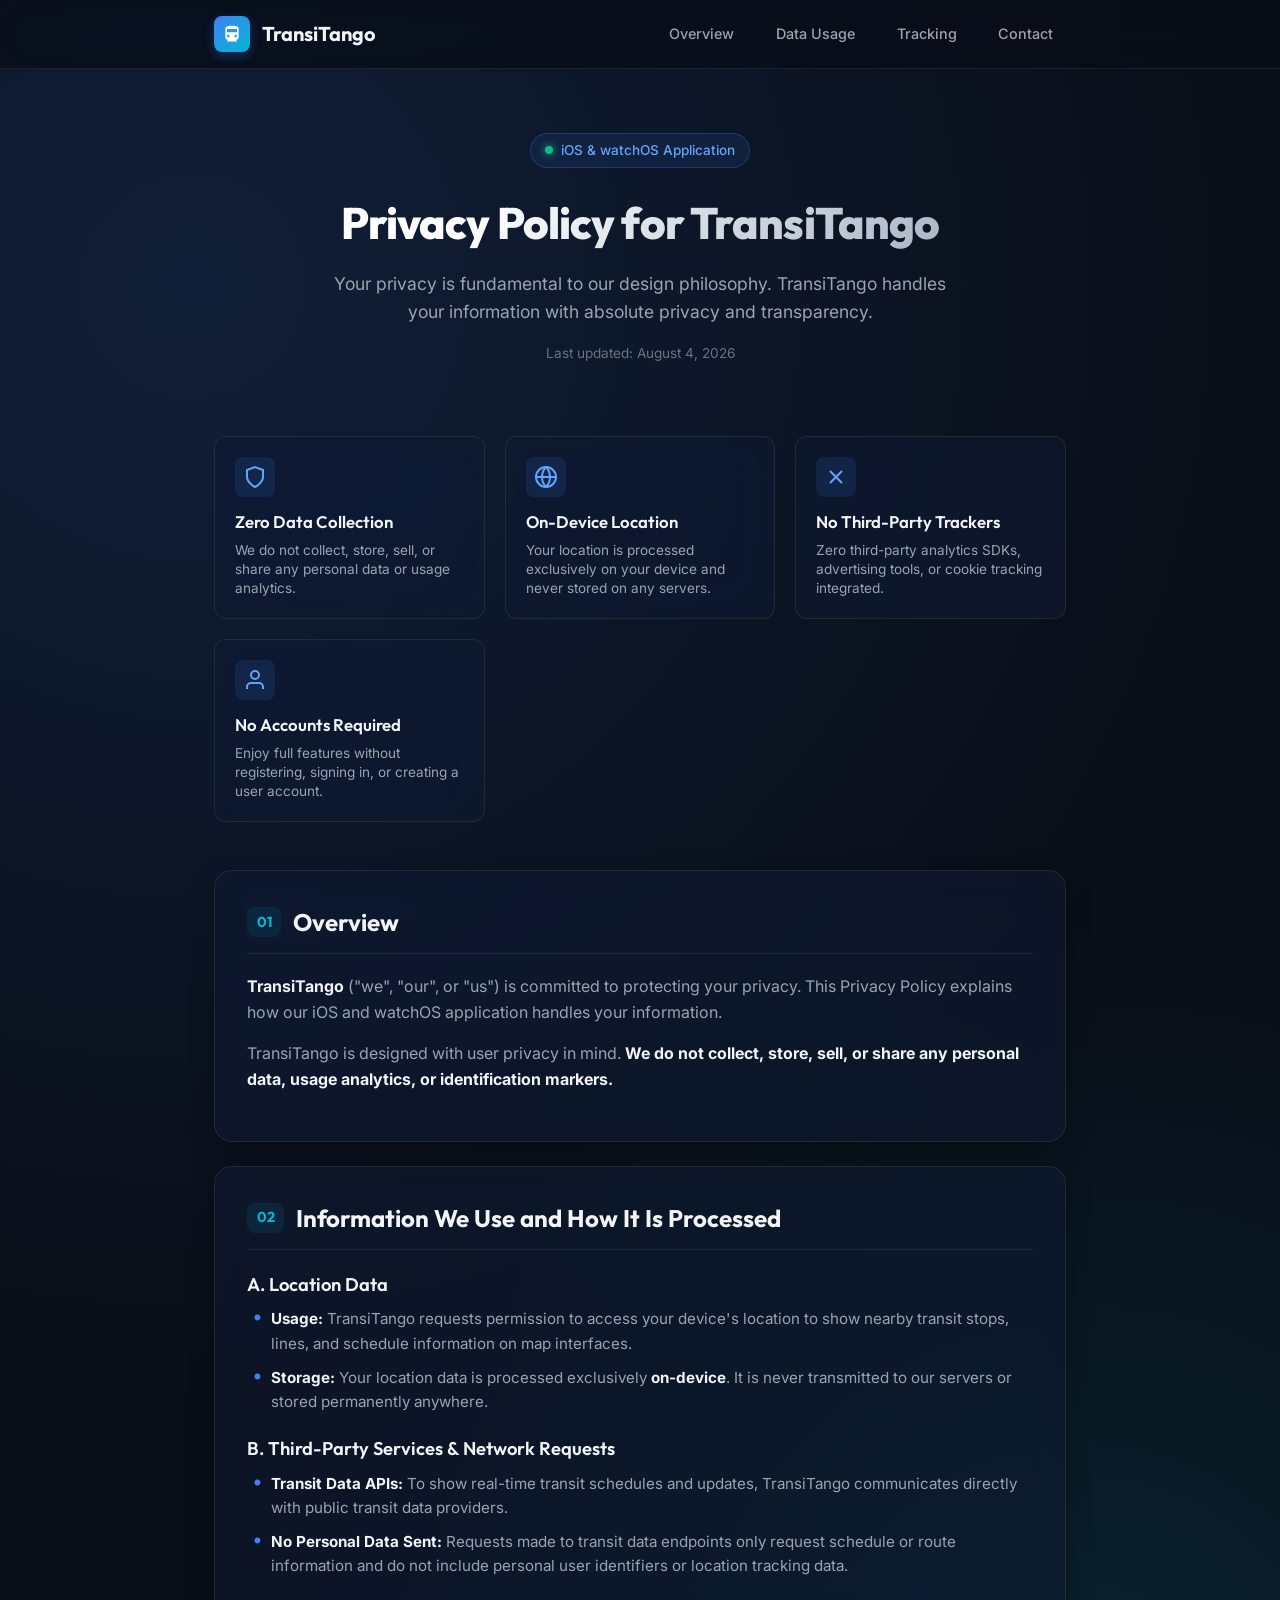
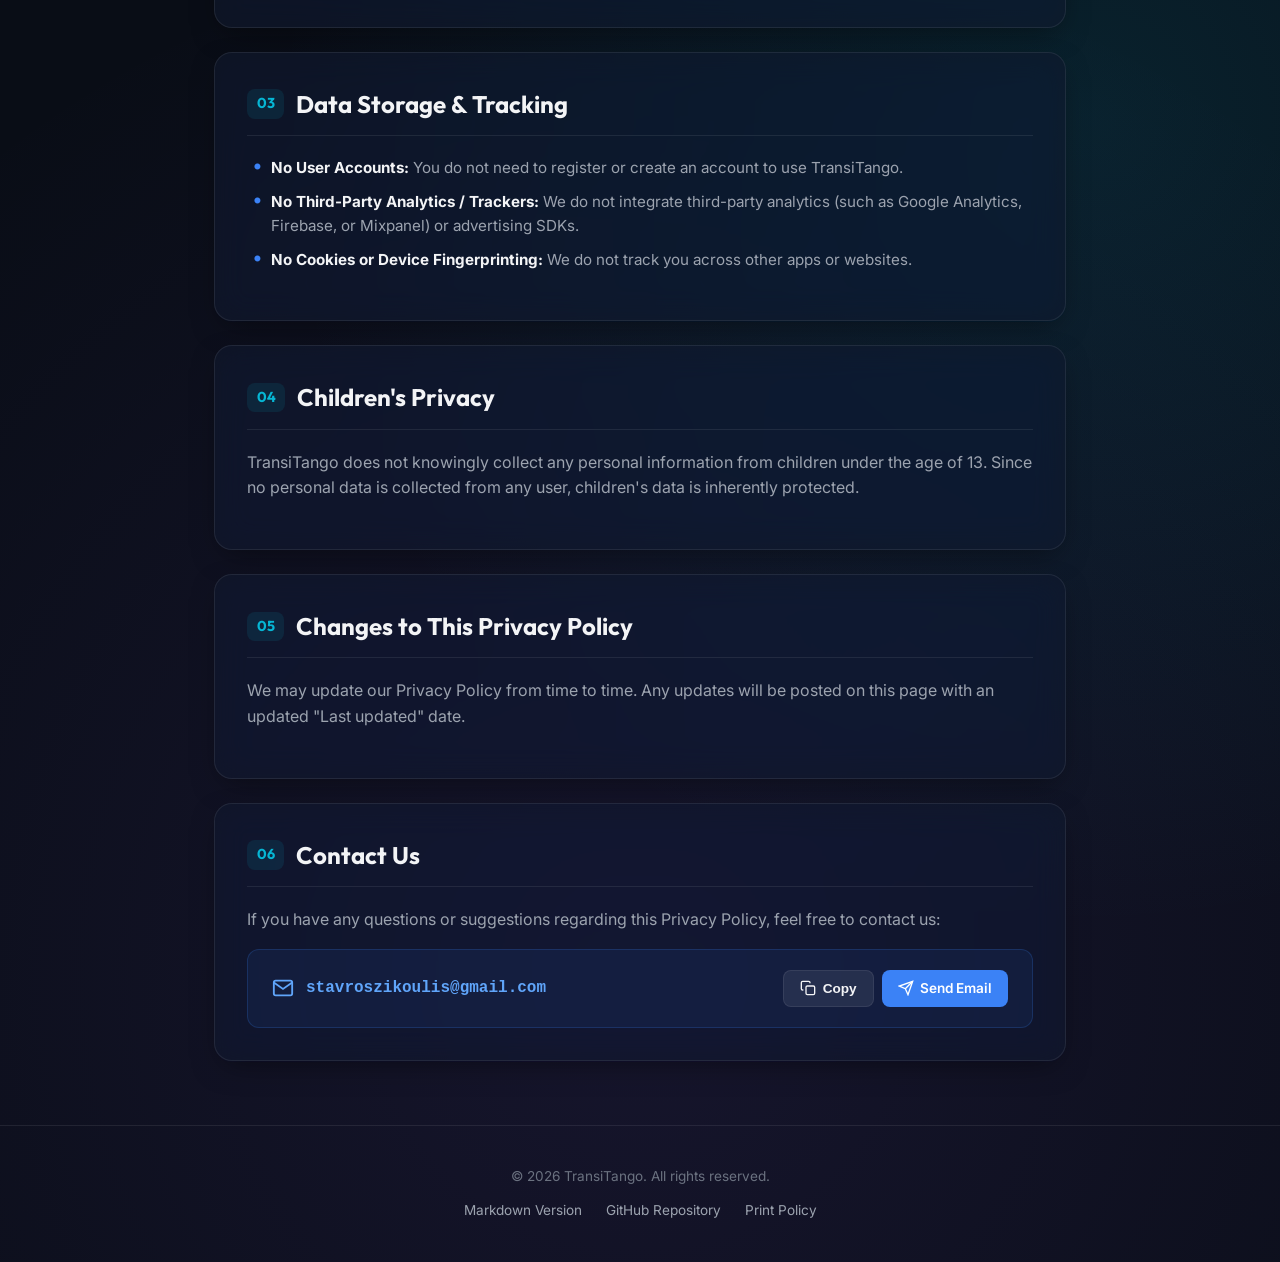
==== index.html @ 72976d84 "PRIVACY_POLICY" ====
<!DOCTYPE html>
<html lang="en">
<head>
  <meta charset="UTF-8">
  <meta name="viewport" content="width=device-width, initial-scale=1.0">
  <title>Privacy Policy - TransiTango (iOS & watchOS)</title>
  <meta name="description" content="Privacy Policy for TransiTango iOS & watchOS app. Learn how we prioritize privacy with zero personal data collection and on-device processing.">
  <meta name="keywords" content="TransiTango, Privacy Policy, Transit App, iOS, watchOS, Data Protection">
  
  <!-- Open Graph / Social -->
  <meta property="og:title" content="Privacy Policy - TransiTango">
  <meta property="og:description" content="TransiTango does not collect, store, sell, or share any personal data. Read our full privacy policy.">
  <meta property="og:type" content="website">

  <!-- Stylesheet -->
  <link rel="stylesheet" href="styles.css">

  <!-- JSON-LD Structured Data -->
  <script type="application/ld+json">
  {
    "@context": "https://schema.org",
    "@type": "WebPage",
    "name": "TransiTango Privacy Policy",
    "description": "Privacy policy for TransiTango iOS and watchOS application.",
    "publisher": {
      "@type": "Organization",
      "name": "TransiTango"
    },
    "dateModified": "2026-08-04"
  }
  </script>
</head>
<body>

  <!-- Header & Navigation -->
  <header>
    <div class="container header-inner">
      <a href="#" class="brand-title">
        <div class="brand-icon">
          <svg viewBox="0 0 24 24">
            <path d="M12 2C8 2 4 2.5 4 6v9.5C4 17.43 5.57 19 7.5 19L6 20.5v.5h12v-.5L16.5 19c1.93 0 3.5-1.57 3.5-3.5V6c0-3.5-4-4-8-4zm-4.5 14c-.83 0-1.5-.67-1.5-1.5S6.67 13 7.5 13s1.5.67 1.5 1.5S8.33 16 7.5 16zm9 0c-.83 0-1.5-.67-1.5-1.5s.67-1.5 1.5-1.5 1.5.67 1.5 1.5-.67 1.5-1.5 1.5zm1.5-6H6V6h12v4z"/>
          </svg>
        </div>
        TransiTango
      </a>
      <nav class="nav-links">
        <a href="#overview" class="nav-link">Overview</a>
        <a href="#data-processing" class="nav-link">Data Usage</a>
        <a href="#storage" class="nav-link">Tracking</a>
        <a href="#contact" class="nav-link">Contact</a>
      </nav>
    </div>
  </header>

  <!-- Main Container -->
  <main class="container">
    
    <!-- Hero Header -->
    <section class="hero">
      <div class="badge">
        <span class="badge-dot"></span>
        iOS & watchOS Application
      </div>
      <h1>Privacy Policy for TransiTango</h1>
      <p>Your privacy is fundamental to our design philosophy. TransiTango handles your information with absolute privacy and transparency.</p>
      <div class="meta-date">Last updated: August 4, 2026</div>
    </section>

    <!-- Highlight Cards Grid -->
    <div class="highlights-grid">
      <div class="highlight-card">
        <div class="card-icon">
          <svg width="24" height="24" viewBox="0 0 24 24" fill="none" stroke="currentColor" stroke-width="2">
            <path d="M12 22s8-4 8-10V5l-8-3-8 3v7c0 6 8 10 8 10z"/>
          </svg>
        </div>
        <h3>Zero Data Collection</h3>
        <p>We do not collect, store, sell, or share any personal data or usage analytics.</p>
      </div>

      <div class="highlight-card">
        <div class="card-icon">
          <svg width="24" height="24" viewBox="0 0 24 24" fill="none" stroke="currentColor" stroke-width="2">
            <circle cx="12" cy="12" r="10"/>
            <path d="M12 2a14.5 14.5 0 0 0 0 20 14.5 14.5 0 0 0 0-20"/>
            <path d="M2 12h20"/>
          </svg>
        </div>
        <h3>On-Device Location</h3>
        <p>Your location is processed exclusively on your device and never stored on any servers.</p>
      </div>

      <div class="highlight-card">
        <div class="card-icon">
          <svg width="24" height="24" viewBox="0 0 24 24" fill="none" stroke="currentColor" stroke-width="2">
            <line x1="18" y1="6" x2="6" y2="18"/>
            <line x1="6" y1="6" x2="18" y2="18"/>
          </svg>
        </div>
        <h3>No Third-Party Trackers</h3>
        <p>Zero third-party analytics SDKs, advertising tools, or cookie tracking integrated.</p>
      </div>

      <div class="highlight-card">
        <div class="card-icon">
          <svg width="24" height="24" viewBox="0 0 24 24" fill="none" stroke="currentColor" stroke-width="2">
            <path d="M20 21v-2a4 4 0 0 0-4-4H8a4 4 0 0 0-4 4v2"/>
            <circle cx="12" cy="7" r="4"/>
          </svg>
        </div>
        <h3>No Accounts Required</h3>
        <p>Enjoy full features without registering, signing in, or creating a user account.</p>
      </div>
    </div>

    <!-- Section 1: Overview -->
    <article class="policy-section" id="overview">
      <div class="section-header">
        <span class="section-num">01</span>
        <h2>Overview</h2>
      </div>
      <div class="policy-content">
        <p><strong>TransiTango</strong> ("we", "our", or "us") is committed to protecting your privacy. This Privacy Policy explains how our iOS and watchOS application handles your information.</p>
        <p>TransiTango is designed with user privacy in mind. <strong>We do not collect, store, sell, or share any personal data, usage analytics, or identification markers.</strong></p>
      </div>
    </article>

    <!-- Section 2: Information We Use -->
    <article class="policy-section" id="data-processing">
      <div class="section-header">
        <span class="section-num">02</span>
        <h2>Information We Use and How It Is Processed</h2>
      </div>
      <div class="policy-content">
        <h3>A. Location Data</h3>
        <ul class="policy-list">
          <li><strong>Usage:</strong> TransiTango requests permission to access your device's location to show nearby transit stops, lines, and schedule information on map interfaces.</li>
          <li><strong>Storage:</strong> Your location data is processed exclusively <strong>on-device</strong>. It is never transmitted to our servers or stored permanently anywhere.</li>
        </ul>

        <h3>B. Third-Party Services & Network Requests</h3>
        <ul class="policy-list">
          <li><strong>Transit Data APIs:</strong> To show real-time transit schedules and updates, TransiTango communicates directly with public transit data providers.</li>
          <li><strong>No Personal Data Sent:</strong> Requests made to transit data endpoints only request schedule or route information and do not include personal user identifiers or location tracking data.</li>
        </ul>
      </div>
    </article>

    <!-- Section 3: Data Storage & Tracking -->
    <article class="policy-section" id="storage">
      <div class="section-header">
        <span class="section-num">03</span>
        <h2>Data Storage & Tracking</h2>
      </div>
      <div class="policy-content">
        <ul class="policy-list">
          <li><strong>No User Accounts:</strong> You do not need to register or create an account to use TransiTango.</li>
          <li><strong>No Third-Party Analytics / Trackers:</strong> We do not integrate third-party analytics (such as Google Analytics, Firebase, or Mixpanel) or advertising SDKs.</li>
          <li><strong>No Cookies or Device Fingerprinting:</strong> We do not track you across other apps or websites.</li>
        </ul>
      </div>
    </article>

    <!-- Section 4: Children's Privacy -->
    <article class="policy-section" id="children">
      <div class="section-header">
        <span class="section-num">04</span>
        <h2>Children's Privacy</h2>
      </div>
      <div class="policy-content">
        <p>TransiTango does not knowingly collect any personal information from children under the age of 13. Since no personal data is collected from any user, children's data is inherently protected.</p>
      </div>
    </article>

    <!-- Section 5: Changes to Policy -->
    <article class="policy-section" id="changes">
      <div class="section-header">
        <span class="section-num">05</span>
        <h2>Changes to This Privacy Policy</h2>
      </div>
      <div class="policy-content">
        <p>We may update our Privacy Policy from time to time. Any updates will be posted on this page with an updated "Last updated" date.</p>
      </div>
    </article>

    <!-- Section 6: Contact Us -->
    <article class="policy-section" id="contact">
      <div class="section-header">
        <span class="section-num">06</span>
        <h2>Contact Us</h2>
      </div>
      <div class="policy-content">
        <p>If you have any questions or suggestions regarding this Privacy Policy, feel free to contact us:</p>
        
        <div class="contact-box">
          <div class="contact-info">
            <svg width="22" height="22" viewBox="0 0 24 24" fill="none" stroke="currentColor" stroke-width="2" style="color: var(--primary-glow)">
              <path d="M4 4h16c1.1 0 2 .9 2 2v12c0 1.1-.9 2-2 2H4c-1.1 0-2-.9-2-2V6c0-1.1.9-2 2-2z"/>
              <polyline points="22,6 12,13 2,6"/>
            </svg>
            <span class="contact-email">stavroszikoulis@gmail.com</span>
          </div>
          
          <div class="actions-group">
            <button class="btn btn-secondary" onclick="copyEmail()">
              <svg width="16" height="16" viewBox="0 0 24 24" fill="none" stroke="currentColor" stroke-width="2">
                <rect x="9" y="9" width="13" height="13" rx="2" ry="2"/>
                <path d="M5 15H4a2 2 0 0 1-2-2V4a2 2 0 0 1 2-2h9a2 2 0 0 1 2 2v1"/>
              </svg>
              Copy
            </button>
            <a href="mailto:stavroszikoulis@gmail.com" class="btn btn-primary">
              <svg width="16" height="16" viewBox="0 0 24 24" fill="none" stroke="currentColor" stroke-width="2">
                <line x1="22" y1="2" x2="11" y2="13"/>
                <polygon points="22 2 15 22 11 13 2 9 22 2"/>
              </svg>
              Send Email
            </a>
          </div>
        </div>
      </div>
    </article>

  </main>

  <!-- Footer -->
  <footer>
    <div class="container">
      <p>&copy; 2026 TransiTango. All rights reserved.</p>
      <div class="footer-links">
        <a href="PRIVACY_POLICY.md">Markdown Version</a>
        <a href="https://github.com/stavroszikoulis/TransitTango-Public" target="_blank" rel="noopener">GitHub Repository</a>
        <a href="#" onclick="window.print(); return false;">Print Policy</a>
      </div>
    </div>
  </footer>

  <!-- Notification Toast -->
  <div id="toast" class="toast">Email copied to clipboard!</div>

  <!-- JavaScript Interactions -->
  <script>
    function copyEmail() {
      const email = 'stavroszikoulis@gmail.com';
      navigator.clipboard.writeText(email).then(() => {
        const toast = document.getElementById('toast');
        toast.classList.add('show');
        setTimeout(() => {
          toast.classList.remove('show');
        }, 2500);
      }).catch(err => {
        console.error('Failed to copy: ', err);
      });
    }
  </script>
</body>
</html>
---- styles.css ----
/* Modern Design System & Stylesheet for TransiTango Privacy Policy */
@import url('https://fonts.googleapis.com/css2?family=Inter:wght@300;400;500;600;700&family=Outfit:wght@500;600;700;800&display=swap');

:root {
  --bg-dark: #090d16;
  --bg-card: rgba(18, 26, 43, 0.65);
  --bg-card-hover: rgba(26, 37, 60, 0.75);
  --border-color: rgba(255, 255, 255, 0.08);
  --border-glow: rgba(59, 130, 246, 0.3);
  
  --primary-accent: #3b82f6;
  --primary-glow: #60a5fa;
  --accent-cyan: #06b6d4;
  --accent-emerald: #10b981;
  --text-main: #f3f4f6;
  --text-muted: #9ca3af;
  --text-dim: #6b7280;

  --font-heading: 'Outfit', -apple-system, BlinkMacSystemFont, sans-serif;
  --font-body: 'Inter', -apple-system, BlinkMacSystemFont, sans-serif;

  --radius-lg: 18px;
  --radius-md: 12px;
  --radius-sm: 8px;

  --shadow-main: 0 10px 30px -10px rgba(0, 0, 0, 0.5);
  --glass-backdrop: blur(16px) saturate(180%);
}

/* Reset & Base */
*, *::before, *::after {
  box-sizing: border-box;
  margin: 0;
  padding: 0;
}

html {
  scroll-behavior: smooth;
  font-family: var(--font-body);
  background-color: var(--bg-dark);
  color: var(--text-main);
  line-height: 1.6;
}

body {
  min-height: 100vh;
  position: relative;
  overflow-x: hidden;
  background: 
    radial-gradient(circle at 15% 10%, rgba(59, 130, 246, 0.15), transparent 40%),
    radial-gradient(circle at 85% 60%, rgba(6, 182, 212, 0.12), transparent 40%),
    radial-gradient(circle at 50% 90%, rgba(139, 92, 246, 0.1), transparent 40%),
    var(--bg-dark);
}

.container {
  max-width: 900px;
  margin: 0 auto;
  padding: 0 1.5rem;
}

/* Header & Navigation */
header {
  position: sticky;
  top: 0;
  z-index: 100;
  background: rgba(9, 13, 22, 0.8);
  backdrop-filter: var(--glass-backdrop);
  -webkit-backdrop-filter: var(--glass-backdrop);
  border-bottom: 1px solid var(--border-color);
  padding: 1rem 0;
}

.header-inner {
  display: flex;
  justify-content: space-between;
  align-items: center;
}

.brand-title {
  display: flex;
  align-items: center;
  gap: 0.75rem;
  text-decoration: none;
  color: var(--text-main);
  font-family: var(--font-heading);
  font-weight: 700;
  font-size: 1.25rem;
}

.brand-icon {
  width: 36px;
  height: 36px;
  background: linear-gradient(135deg, var(--primary-accent), var(--accent-cyan));
  border-radius: var(--radius-sm);
  display: flex;
  align-items: center;
  justify-content: center;
  box-shadow: 0 4px 12px rgba(59, 130, 246, 0.3);
}

.brand-icon svg {
  width: 20px;
  height: 20px;
  fill: #ffffff;
}

.nav-links {
  display: flex;
  gap: 1rem;
}

.nav-link {
  color: var(--text-muted);
  text-decoration: none;
  font-size: 0.9rem;
  font-weight: 500;
  padding: 0.4rem 0.8rem;
  border-radius: var(--radius-sm);
  transition: all 0.2s ease;
}

.nav-link:hover {
  color: var(--text-main);
  background: rgba(255, 255, 255, 0.05);
}

/* Hero Section */
.hero {
  padding: 4rem 0 2.5rem 0;
  text-align: center;
}

.badge {
  display: inline-flex;
  align-items: center;
  gap: 0.5rem;
  padding: 0.35rem 0.9rem;
  background: rgba(59, 130, 246, 0.1);
  border: 1px solid rgba(59, 130, 246, 0.25);
  border-radius: 50px;
  font-size: 0.85rem;
  color: var(--primary-glow);
  font-weight: 500;
  margin-bottom: 1.25rem;
}

.badge-dot {
  width: 8px;
  height: 8px;
  background-color: var(--accent-emerald);
  border-radius: 50%;
  box-shadow: 0 0 8px var(--accent-emerald);
}

.hero h1 {
  font-family: var(--font-heading);
  font-size: 2.75rem;
  font-weight: 800;
  letter-spacing: -0.02em;
  background: linear-gradient(135deg, #ffffff 30%, #94a3b8 100%);
  -webkit-background-clip: text;
  -webkit-text-fill-color: transparent;
  margin-bottom: 0.75rem;
}

.hero p {
  font-size: 1.1rem;
  color: var(--text-muted);
  max-width: 650px;
  margin: 0 auto;
}

.meta-date {
  margin-top: 1rem;
  font-size: 0.85rem;
  color: var(--text-dim);
}

/* Highlight Cards */
.highlights-grid {
  display: grid;
  grid-template-columns: repeat(auto-fit, minmax(200px, 1fr));
  gap: 1.25rem;
  margin: 2rem 0 3rem 0;
}

.highlight-card {
  background: var(--bg-card);
  backdrop-filter: var(--glass-backdrop);
  border: 1px solid var(--border-color);
  border-radius: var(--radius-md);
  padding: 1.25rem;
  transition: all 0.3s ease;
}

.highlight-card:hover {
  transform: translateY(-3px);
  border-color: var(--border-glow);
  box-shadow: var(--shadow-main);
}

.card-icon {
  width: 40px;
  height: 40px;
  border-radius: var(--radius-sm);
  background: rgba(59, 130, 246, 0.12);
  display: flex;
  align-items: center;
  justify-content: center;
  margin-bottom: 0.75rem;
  color: var(--primary-glow);
}

.highlight-card h3 {
  font-family: var(--font-heading);
  font-size: 1.05rem;
  font-weight: 600;
  margin-bottom: 0.3rem;
}

.highlight-card p {
  font-size: 0.85rem;
  color: var(--text-muted);
  line-height: 1.4;
}

/* Content Sections */
.policy-section {
  background: var(--bg-card);
  backdrop-filter: var(--glass-backdrop);
  border: 1px solid var(--border-color);
  border-radius: var(--radius-lg);
  padding: 2rem;
  margin-bottom: 1.5rem;
  box-shadow: var(--shadow-main);
}

.section-header {
  display: flex;
  align-items: center;
  gap: 0.75rem;
  margin-bottom: 1.25rem;
  padding-bottom: 0.75rem;
  border-bottom: 1px solid var(--border-color);
}

.section-num {
  font-family: var(--font-heading);
  font-size: 0.9rem;
  font-weight: 700;
  color: var(--accent-cyan);
  background: rgba(6, 182, 212, 0.1);
  padding: 0.2rem 0.6rem;
  border-radius: var(--radius-sm);
}

.section-header h2 {
  font-family: var(--font-heading);
  font-size: 1.5rem;
  font-weight: 700;
  color: var(--text-main);
}

.policy-content p {
  color: var(--text-muted);
  margin-bottom: 1rem;
}

.policy-content p strong {
  color: var(--text-main);
}

.policy-content h3 {
  font-family: var(--font-heading);
  font-size: 1.15rem;
  font-weight: 600;
  color: var(--text-main);
  margin: 1.25rem 0 0.5rem 0;
}

.policy-list {
  list-style: none;
  margin-bottom: 1rem;
}

.policy-list li {
  position: relative;
  padding-left: 1.5rem;
  margin-bottom: 0.6rem;
  color: var(--text-muted);
  font-size: 0.95rem;
}

.policy-list li::before {
  content: "•";
  position: absolute;
  left: 0.4rem;
  color: var(--primary-accent);
  font-weight: bold;
  font-size: 1.2rem;
  line-height: 1;
}

.policy-list li strong {
  color: var(--text-main);
}

/* Contact Box */
.contact-box {
  display: flex;
  align-items: center;
  justify-content: space-between;
  background: rgba(59, 130, 246, 0.08);
  border: 1px solid rgba(59, 130, 246, 0.2);
  border-radius: var(--radius-md);
  padding: 1.25rem 1.5rem;
  margin-top: 1rem;
}

.contact-info {
  display: flex;
  align-items: center;
  gap: 0.75rem;
}

.contact-email {
  font-family: monospace;
  font-size: 1rem;
  color: var(--primary-glow);
  font-weight: 600;
}

.actions-group {
  display: flex;
  gap: 0.5rem;
}

.btn {
  display: inline-flex;
  align-items: center;
  gap: 0.4rem;
  padding: 0.5rem 1rem;
  border-radius: var(--radius-sm);
  font-size: 0.85rem;
  font-weight: 600;
  cursor: pointer;
  border: none;
  transition: all 0.2s ease;
  text-decoration: none;
}

.btn-primary {
  background: var(--primary-accent);
  color: #ffffff;
}

.btn-primary:hover {
  background: var(--primary-glow);
}

.btn-secondary {
  background: rgba(255, 255, 255, 0.08);
  color: var(--text-main);
  border: 1px solid var(--border-color);
}

.btn-secondary:hover {
  background: rgba(255, 255, 255, 0.15);
}

/* Footer */
footer {
  margin-top: 4rem;
  padding: 2.5rem 0;
  border-top: 1px solid var(--border-color);
  text-align: center;
  color: var(--text-dim);
  font-size: 0.85rem;
}

.footer-links {
  display: flex;
  justify-content: center;
  gap: 1.5rem;
  margin-top: 0.75rem;
}

.footer-links a {
  color: var(--text-muted);
  text-decoration: none;
  transition: color 0.2s ease;
}

.footer-links a:hover {
  color: var(--primary-glow);
}

/* Notification Toast */
.toast {
  position: fixed;
  bottom: 2rem;
  right: 2rem;
  background: var(--accent-emerald);
  color: #000000;
  font-weight: 600;
  font-size: 0.85rem;
  padding: 0.6rem 1.2rem;
  border-radius: var(--radius-sm);
  box-shadow: 0 10px 20px rgba(0, 0, 0, 0.4);
  transform: translateY(100px);
  opacity: 0;
  transition: all 0.3s cubic-bezier(0.68, -0.55, 0.265, 1.55);
  z-index: 1000;
}

.toast.show {
  transform: translateY(0);
  opacity: 1;
}

/* Responsive Styles */
@media (max-width: 640px) {
  .hero h1 {
    font-size: 2rem;
  }
  .contact-box {
    flex-direction: column;
    align-items: flex-start;
    gap: 1rem;
  }
  .header-inner {
    flex-direction: column;
    gap: 0.75rem;
  }
}

/* Print Stylesheet */
@media print {
  body {
    background: #ffffff !important;
    color: #000000 !important;
  }
  header, footer, .highlights-grid, .btn, .toast {
    display: none !important;
  }
  .policy-section {
    background: none !important;
    border: none !important;
    box-shadow: none !important;
    padding: 0 !important;
    margin-bottom: 2rem !important;
  }
  .section-num {
    background: none !important;
    color: #000000 !important;
    padding: 0 !important;
  }
  .policy-content p, .policy-list li {
    color: #333333 !important;
  }
}
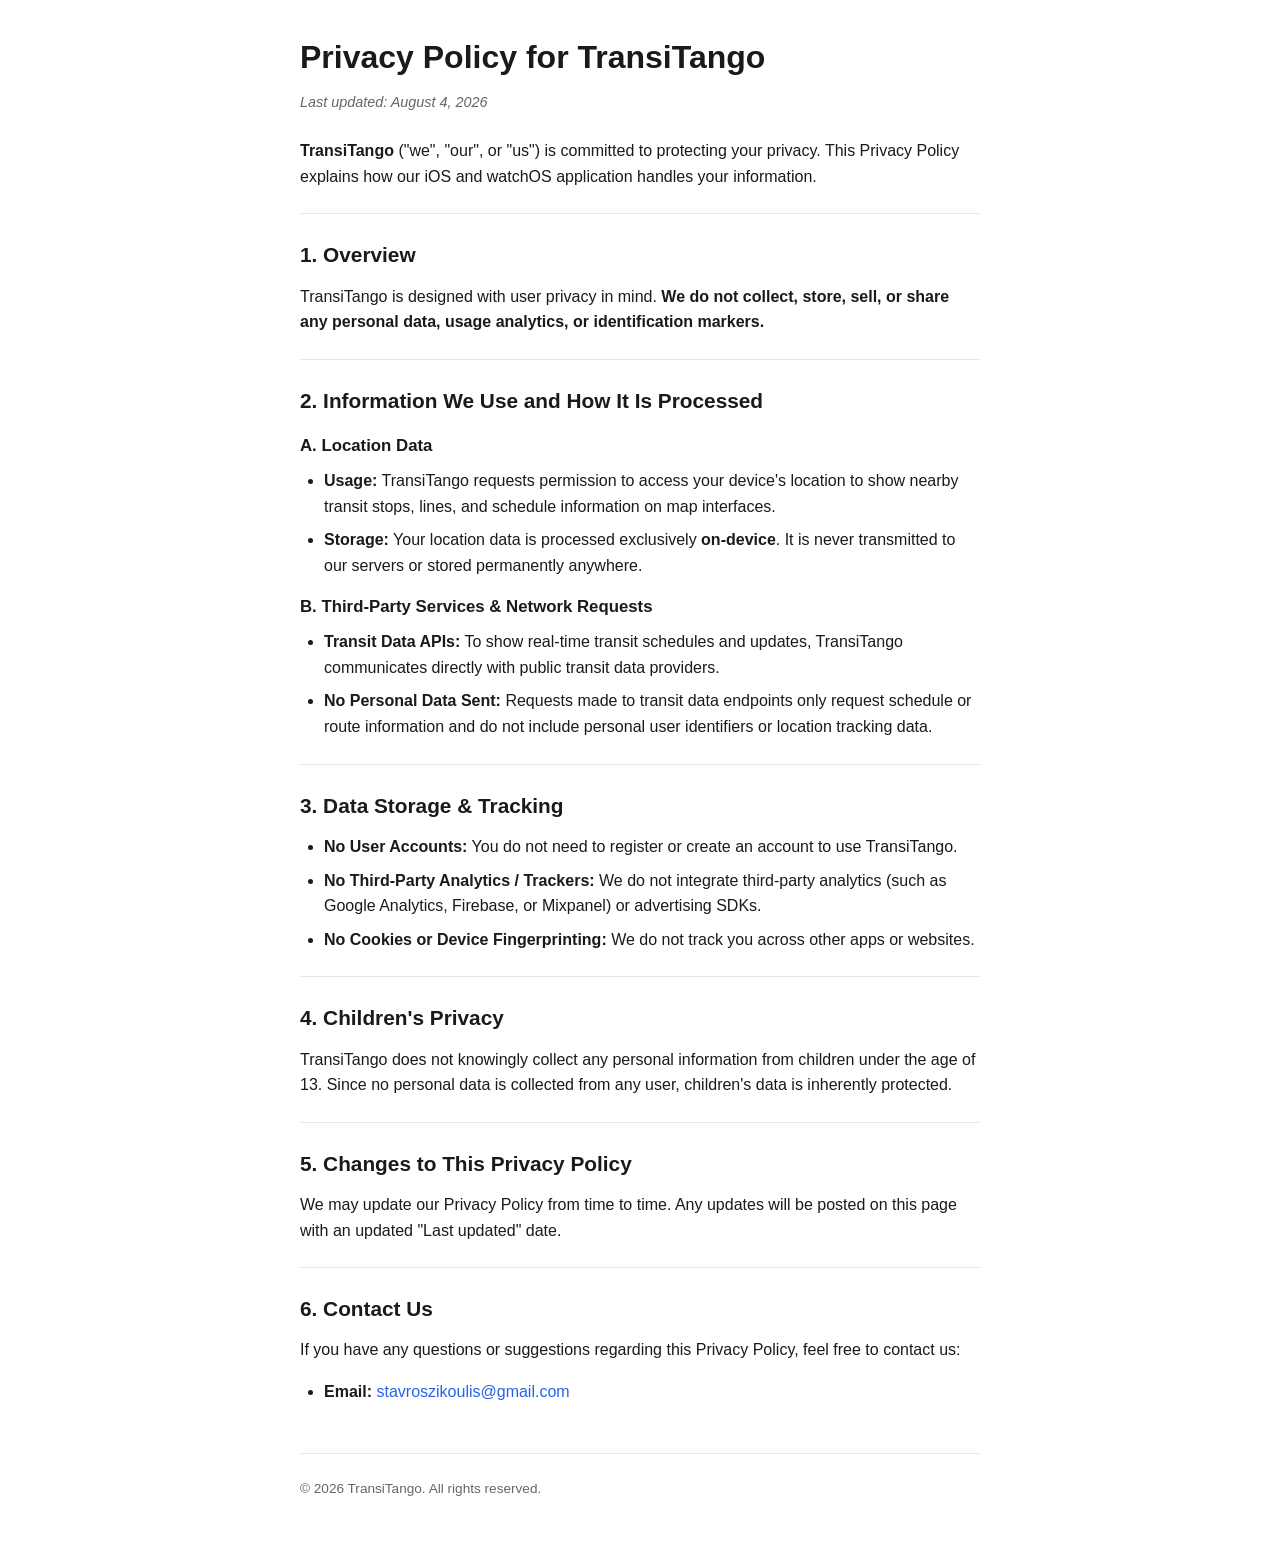
==== commit 87a763ea: "privacy policy" ====
--- a/index.html
+++ b/index.html
@@ -3,255 +3,166 @@
 <head>
   <meta charset="UTF-8">
   <meta name="viewport" content="width=device-width, initial-scale=1.0">
-  <title>Privacy Policy - TransiTango (iOS & watchOS)</title>
-  <meta name="description" content="Privacy Policy for TransiTango iOS & watchOS app. Learn how we prioritize privacy with zero personal data collection and on-device processing.">
-  <meta name="keywords" content="TransiTango, Privacy Policy, Transit App, iOS, watchOS, Data Protection">
-  
-  <!-- Open Graph / Social -->
-  <meta property="og:title" content="Privacy Policy - TransiTango">
-  <meta property="og:description" content="TransiTango does not collect, store, sell, or share any personal data. Read our full privacy policy.">
-  <meta property="og:type" content="website">
+  <title>Privacy Policy - TransiTango</title>
+  <style>
+    :root {
+      --bg: #ffffff;
+      --text: #1a1a1a;
+      --text-muted: #666666;
+      --border: #e5e7eb;
+      --link: #2563eb;
+    }
 
-  <!-- Stylesheet -->
-  <link rel="stylesheet" href="styles.css">
+    @media (prefers-color-scheme: dark) {
+      :root {
+        --bg: #0d1117;
+        --text: #c9d1d9;
+        --text-muted: #8b949e;
+        --border: #30363d;
+        --link: #58a6ff;
+      }
+    }
 
-  <!-- JSON-LD Structured Data -->
-  <script type="application/ld+json">
-  {
-    "@context": "https://schema.org",
-    "@type": "WebPage",
-    "name": "TransiTango Privacy Policy",
-    "description": "Privacy policy for TransiTango iOS and watchOS application.",
-    "publisher": {
-      "@type": "Organization",
-      "name": "TransiTango"
-    },
-    "dateModified": "2026-08-04"
-  }
-  </script>
+    * {
+      box-sizing: border-box;
+      margin: 0;
+      padding: 0;
+    }
+
+    body {
+      font-family: -apple-system, BlinkMacSystemFont, "Segoe UI", Roboto, Helvetica, Arial, sans-serif;
+      background-color: var(--bg);
+      color: var(--text);
+      line-height: 1.6;
+      padding: 2rem 1rem;
+    }
+
+    .container {
+      max-width: 680px;
+      margin: 0 auto;
+    }
+
+    h1 {
+      font-size: 2rem;
+      font-weight: 700;
+      margin-bottom: 0.5rem;
+    }
+
+    .date {
+      color: var(--text-muted);
+      font-size: 0.9rem;
+      margin-bottom: 1.5rem;
+    }
+
+    hr {
+      border: 0;
+      border-top: 1px solid var(--border);
+      margin: 1.5rem 0;
+    }
+
+    h2 {
+      font-size: 1.3rem;
+      font-weight: 600;
+      margin-top: 1.5rem;
+      margin-bottom: 0.75rem;
+    }
+
+    h3 {
+      font-size: 1.05rem;
+      font-weight: 600;
+      margin-top: 1rem;
+      margin-bottom: 0.5rem;
+    }
+
+    p {
+      margin-bottom: 1rem;
+    }
+
+    ul {
+      margin-left: 1.5rem;
+      margin-bottom: 1rem;
+    }
+
+    li {
+      margin-bottom: 0.5rem;
+    }
+
+    a {
+      color: var(--link);
+      text-decoration: none;
+    }
+
+    a:hover {
+      text-decoration: underline;
+    }
+
+    footer {
+      margin-top: 3rem;
+      padding-top: 1.5rem;
+      border-top: 1px solid var(--border);
+      color: var(--text-muted);
+      font-size: 0.85rem;
+    }
+  </style>
 </head>
 <body>
+  <div class="container">
+    <h1>Privacy Policy for TransiTango</h1>
+    <p class="date"><em>Last updated: August 4, 2026</em></p>
 
-  <!-- Header & Navigation -->
-  <header>
-    <div class="container header-inner">
-      <a href="#" class="brand-title">
-        <div class="brand-icon">
-          <svg viewBox="0 0 24 24">
-            <path d="M12 2C8 2 4 2.5 4 6v9.5C4 17.43 5.57 19 7.5 19L6 20.5v.5h12v-.5L16.5 19c1.93 0 3.5-1.57 3.5-3.5V6c0-3.5-4-4-8-4zm-4.5 14c-.83 0-1.5-.67-1.5-1.5S6.67 13 7.5 13s1.5.67 1.5 1.5S8.33 16 7.5 16zm9 0c-.83 0-1.5-.67-1.5-1.5s.67-1.5 1.5-1.5 1.5.67 1.5 1.5-.67 1.5-1.5 1.5zm1.5-6H6V6h12v4z"/>
-          </svg>
-        </div>
-        TransiTango
-      </a>
-      <nav class="nav-links">
-        <a href="#overview" class="nav-link">Overview</a>
-        <a href="#data-processing" class="nav-link">Data Usage</a>
-        <a href="#storage" class="nav-link">Tracking</a>
-        <a href="#contact" class="nav-link">Contact</a>
-      </nav>
-    </div>
-  </header>
+    <p><strong>TransiTango</strong> ("we", "our", or "us") is committed to protecting your privacy. This Privacy Policy explains how our iOS and watchOS application handles your information.</p>
 
-  <!-- Main Container -->
-  <main class="container">
-    
-    <!-- Hero Header -->
-    <section class="hero">
-      <div class="badge">
-        <span class="badge-dot"></span>
-        iOS & watchOS Application
-      </div>
-      <h1>Privacy Policy for TransiTango</h1>
-      <p>Your privacy is fundamental to our design philosophy. TransiTango handles your information with absolute privacy and transparency.</p>
-      <div class="meta-date">Last updated: August 4, 2026</div>
-    </section>
+    <hr>
 
-    <!-- Highlight Cards Grid -->
-    <div class="highlights-grid">
-      <div class="highlight-card">
-        <div class="card-icon">
-          <svg width="24" height="24" viewBox="0 0 24 24" fill="none" stroke="currentColor" stroke-width="2">
-            <path d="M12 22s8-4 8-10V5l-8-3-8 3v7c0 6 8 10 8 10z"/>
-          </svg>
-        </div>
-        <h3>Zero Data Collection</h3>
-        <p>We do not collect, store, sell, or share any personal data or usage analytics.</p>
-      </div>
+    <h2>1. Overview</h2>
+    <p>TransiTango is designed with user privacy in mind. <strong>We do not collect, store, sell, or share any personal data, usage analytics, or identification markers.</strong></p>
 
-      <div class="highlight-card">
-        <div class="card-icon">
-          <svg width="24" height="24" viewBox="0 0 24 24" fill="none" stroke="currentColor" stroke-width="2">
-            <circle cx="12" cy="12" r="10"/>
-            <path d="M12 2a14.5 14.5 0 0 0 0 20 14.5 14.5 0 0 0 0-20"/>
-            <path d="M2 12h20"/>
-          </svg>
-        </div>
-        <h3>On-Device Location</h3>
-        <p>Your location is processed exclusively on your device and never stored on any servers.</p>
-      </div>
+    <hr>
 
-      <div class="highlight-card">
-        <div class="card-icon">
-          <svg width="24" height="24" viewBox="0 0 24 24" fill="none" stroke="currentColor" stroke-width="2">
-            <line x1="18" y1="6" x2="6" y2="18"/>
-            <line x1="6" y1="6" x2="18" y2="18"/>
-          </svg>
-        </div>
-        <h3>No Third-Party Trackers</h3>
-        <p>Zero third-party analytics SDKs, advertising tools, or cookie tracking integrated.</p>
-      </div>
+    <h2>2. Information We Use and How It Is Processed</h2>
 
-      <div class="highlight-card">
-        <div class="card-icon">
-          <svg width="24" height="24" viewBox="0 0 24 24" fill="none" stroke="currentColor" stroke-width="2">
-            <path d="M20 21v-2a4 4 0 0 0-4-4H8a4 4 0 0 0-4 4v2"/>
-            <circle cx="12" cy="7" r="4"/>
-          </svg>
-        </div>
-        <h3>No Accounts Required</h3>
-        <p>Enjoy full features without registering, signing in, or creating a user account.</p>
-      </div>
-    </div>
+    <h3>A. Location Data</h3>
+    <ul>
+      <li><strong>Usage:</strong> TransiTango requests permission to access your device's location to show nearby transit stops, lines, and schedule information on map interfaces.</li>
+      <li><strong>Storage:</strong> Your location data is processed exclusively <strong>on-device</strong>. It is never transmitted to our servers or stored permanently anywhere.</li>
+    </ul>
 
-    <!-- Section 1: Overview -->
-    <article class="policy-section" id="overview">
-      <div class="section-header">
-        <span class="section-num">01</span>
-        <h2>Overview</h2>
-      </div>
-      <div class="policy-content">
-        <p><strong>TransiTango</strong> ("we", "our", or "us") is committed to protecting your privacy. This Privacy Policy explains how our iOS and watchOS application handles your information.</p>
-        <p>TransiTango is designed with user privacy in mind. <strong>We do not collect, store, sell, or share any personal data, usage analytics, or identification markers.</strong></p>
-      </div>
-    </article>
+    <h3>B. Third-Party Services & Network Requests</h3>
+    <ul>
+      <li><strong>Transit Data APIs:</strong> To show real-time transit schedules and updates, TransiTango communicates directly with public transit data providers.</li>
+      <li><strong>No Personal Data Sent:</strong> Requests made to transit data endpoints only request schedule or route information and do not include personal user identifiers or location tracking data.</li>
+    </ul>
 
-    <!-- Section 2: Information We Use -->
-    <article class="policy-section" id="data-processing">
-      <div class="section-header">
-        <span class="section-num">02</span>
-        <h2>Information We Use and How It Is Processed</h2>
-      </div>
-      <div class="policy-content">
-        <h3>A. Location Data</h3>
-        <ul class="policy-list">
-          <li><strong>Usage:</strong> TransiTango requests permission to access your device's location to show nearby transit stops, lines, and schedule information on map interfaces.</li>
-          <li><strong>Storage:</strong> Your location data is processed exclusively <strong>on-device</strong>. It is never transmitted to our servers or stored permanently anywhere.</li>
-        </ul>
+    <hr>
 
-        <h3>B. Third-Party Services & Network Requests</h3>
-        <ul class="policy-list">
-          <li><strong>Transit Data APIs:</strong> To show real-time transit schedules and updates, TransiTango communicates directly with public transit data providers.</li>
-          <li><strong>No Personal Data Sent:</strong> Requests made to transit data endpoints only request schedule or route information and do not include personal user identifiers or location tracking data.</li>
-        </ul>
-      </div>
-    </article>
+    <h2>3. Data Storage & Tracking</h2>
+    <ul>
+      <li><strong>No User Accounts:</strong> You do not need to register or create an account to use TransiTango.</li>
+      <li><strong>No Third-Party Analytics / Trackers:</strong> We do not integrate third-party analytics (such as Google Analytics, Firebase, or Mixpanel) or advertising SDKs.</li>
+      <li><strong>No Cookies or Device Fingerprinting:</strong> We do not track you across other apps or websites.</li>
+    </ul>
 
-    <!-- Section 3: Data Storage & Tracking -->
-    <article class="policy-section" id="storage">
-      <div class="section-header">
-        <span class="section-num">03</span>
-        <h2>Data Storage & Tracking</h2>
-      </div>
-      <div class="policy-content">
-        <ul class="policy-list">
-          <li><strong>No User Accounts:</strong> You do not need to register or create an account to use TransiTango.</li>
-          <li><strong>No Third-Party Analytics / Trackers:</strong> We do not integrate third-party analytics (such as Google Analytics, Firebase, or Mixpanel) or advertising SDKs.</li>
-          <li><strong>No Cookies or Device Fingerprinting:</strong> We do not track you across other apps or websites.</li>
-        </ul>
-      </div>
-    </article>
+    <hr>
 
-    <!-- Section 4: Children's Privacy -->
-    <article class="policy-section" id="children">
-      <div class="section-header">
-        <span class="section-num">04</span>
-        <h2>Children's Privacy</h2>
-      </div>
-      <div class="policy-content">
-        <p>TransiTango does not knowingly collect any personal information from children under the age of 13. Since no personal data is collected from any user, children's data is inherently protected.</p>
-      </div>
-    </article>
+    <h2>4. Children's Privacy</h2>
+    <p>TransiTango does not knowingly collect any personal information from children under the age of 13. Since no personal data is collected from any user, children's data is inherently protected.</p>
 
-    <!-- Section 5: Changes to Policy -->
-    <article class="policy-section" id="changes">
-      <div class="section-header">
-        <span class="section-num">05</span>
-        <h2>Changes to This Privacy Policy</h2>
-      </div>
-      <div class="policy-content">
-        <p>We may update our Privacy Policy from time to time. Any updates will be posted on this page with an updated "Last updated" date.</p>
-      </div>
-    </article>
+    <hr>
 
-    <!-- Section 6: Contact Us -->
-    <article class="policy-section" id="contact">
-      <div class="section-header">
-        <span class="section-num">06</span>
-        <h2>Contact Us</h2>
-      </div>
-      <div class="policy-content">
-        <p>If you have any questions or suggestions regarding this Privacy Policy, feel free to contact us:</p>
-        
-        <div class="contact-box">
-          <div class="contact-info">
-            <svg width="22" height="22" viewBox="0 0 24 24" fill="none" stroke="currentColor" stroke-width="2" style="color: var(--primary-glow)">
-              <path d="M4 4h16c1.1 0 2 .9 2 2v12c0 1.1-.9 2-2 2H4c-1.1 0-2-.9-2-2V6c0-1.1.9-2 2-2z"/>
-              <polyline points="22,6 12,13 2,6"/>
-            </svg>
-            <span class="contact-email">stavroszikoulis@gmail.com</span>
-          </div>
-          
-          <div class="actions-group">
-            <button class="btn btn-secondary" onclick="copyEmail()">
-              <svg width="16" height="16" viewBox="0 0 24 24" fill="none" stroke="currentColor" stroke-width="2">
-                <rect x="9" y="9" width="13" height="13" rx="2" ry="2"/>
-                <path d="M5 15H4a2 2 0 0 1-2-2V4a2 2 0 0 1 2-2h9a2 2 0 0 1 2 2v1"/>
-              </svg>
-              Copy
-            </button>
-            <a href="mailto:stavroszikoulis@gmail.com" class="btn btn-primary">
-              <svg width="16" height="16" viewBox="0 0 24 24" fill="none" stroke="currentColor" stroke-width="2">
-                <line x1="22" y1="2" x2="11" y2="13"/>
-                <polygon points="22 2 15 22 11 13 2 9 22 2"/>
-              </svg>
-              Send Email
-            </a>
-          </div>
-        </div>
-      </div>
-    </article>
+    <h2>5. Changes to This Privacy Policy</h2>
+    <p>We may update our Privacy Policy from time to time. Any updates will be posted on this page with an updated "Last updated" date.</p>
 
-  </main>
+    <hr>
 
-  <!-- Footer -->
-  <footer>
-    <div class="container">
+    <h2>6. Contact Us</h2>
+    <p>If you have any questions or suggestions regarding this Privacy Policy, feel free to contact us:</p>
+    <ul>
+      <li><strong>Email:</strong> <a href="mailto:stavroszikoulis@gmail.com">stavroszikoulis@gmail.com</a></li>
+    </ul>
+
+    <footer>
       <p>&copy; 2026 TransiTango. All rights reserved.</p>
-      <div class="footer-links">
-        <a href="PRIVACY_POLICY.md">Markdown Version</a>
-        <a href="https://github.com/stavroszikoulis/TransitTango-Public" target="_blank" rel="noopener">GitHub Repository</a>
-        <a href="#" onclick="window.print(); return false;">Print Policy</a>
-      </div>
-    </div>
-  </footer>
-
-  <!-- Notification Toast -->
-  <div id="toast" class="toast">Email copied to clipboard!</div>
-
-  <!-- JavaScript Interactions -->
-  <script>
-    function copyEmail() {
-      const email = 'stavroszikoulis@gmail.com';
-      navigator.clipboard.writeText(email).then(() => {
-        const toast = document.getElementById('toast');
-        toast.classList.add('show');
-        setTimeout(() => {
-          toast.classList.remove('show');
-        }, 2500);
-      }).catch(err => {
-        console.error('Failed to copy: ', err);
-      });
-    }
-  </script>
+    </footer>
+  </div>
 </body>
 </html>
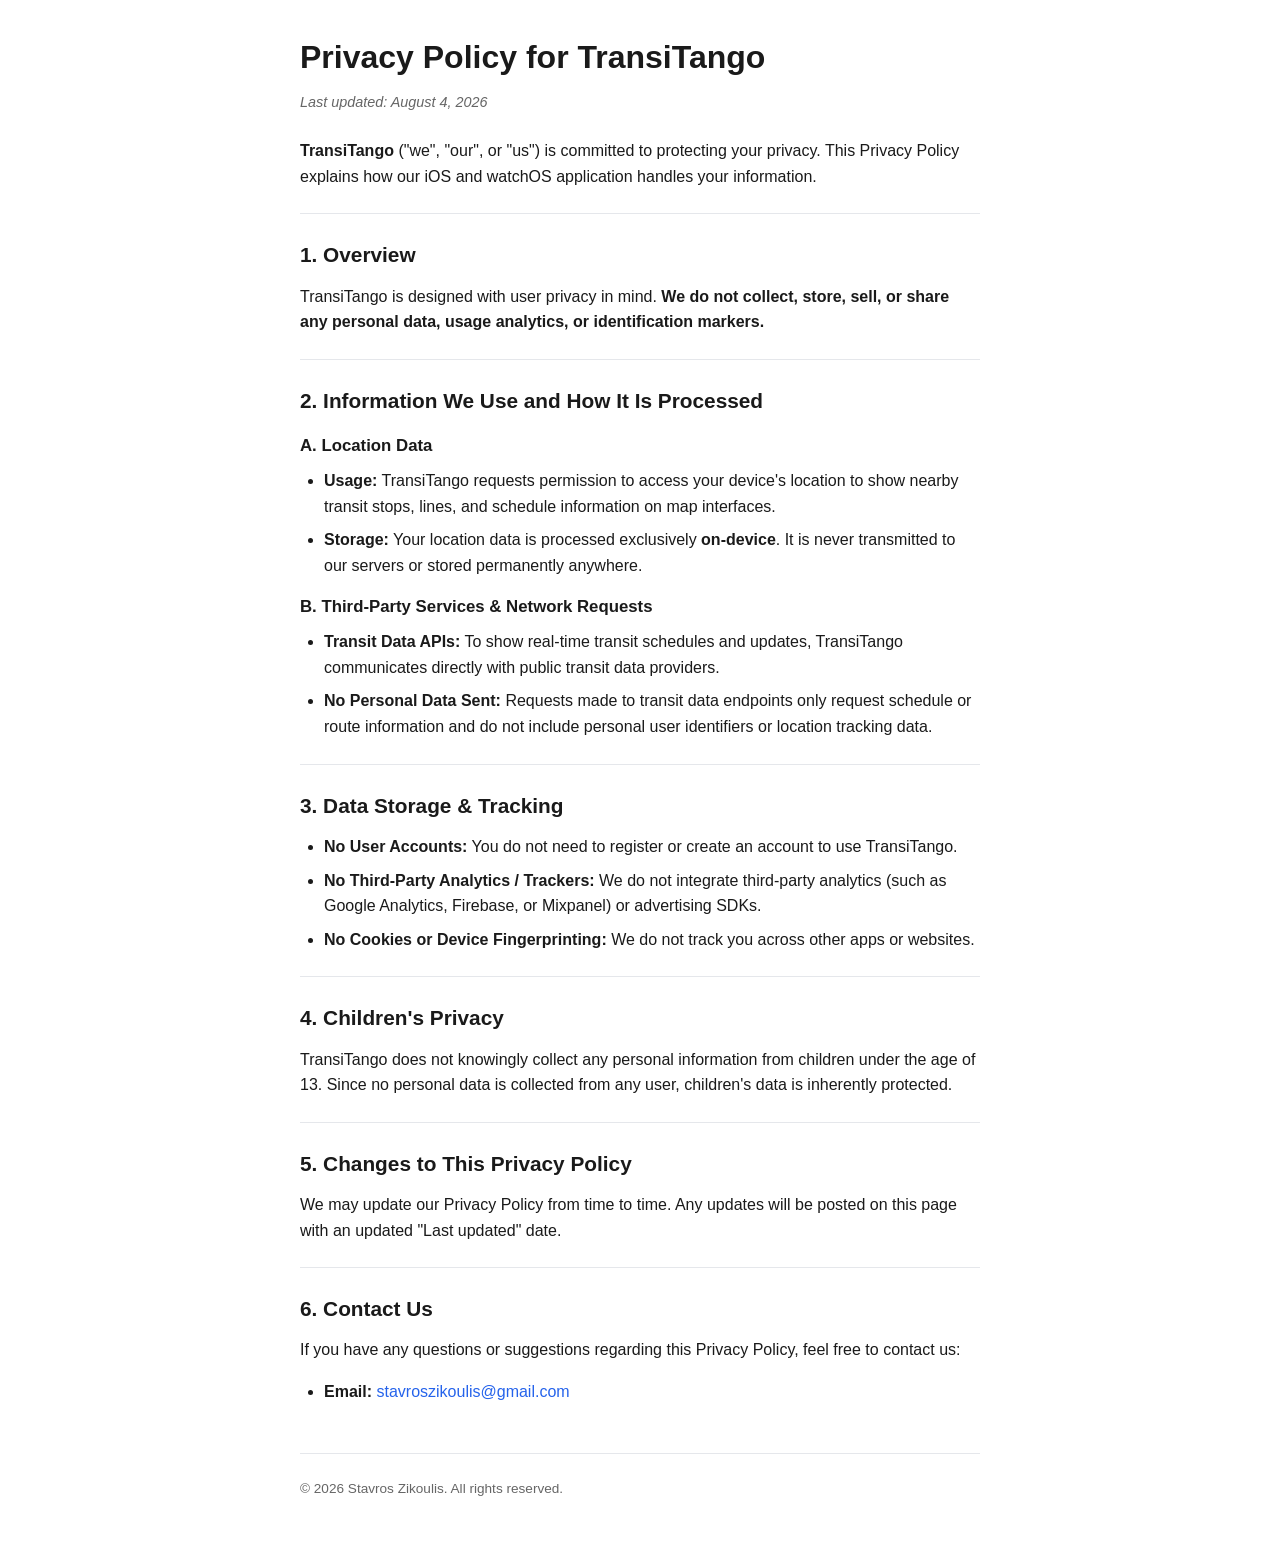
==== commit 663031c4: "Privacy Policy" ====
--- a/index.html
+++ b/index.html
@@ -1,5 +1,6 @@
 <!DOCTYPE html>
 <html lang="en">
+
 <head>
   <meta charset="UTF-8">
   <meta name="viewport" content="width=device-width, initial-scale=1.0">
@@ -105,17 +106,20 @@
     }
   </style>
 </head>
+
 <body>
   <div class="container">
     <h1>Privacy Policy for TransiTango</h1>
     <p class="date"><em>Last updated: August 4, 2026</em></p>
 
-    <p><strong>TransiTango</strong> ("we", "our", or "us") is committed to protecting your privacy. This Privacy Policy explains how our iOS and watchOS application handles your information.</p>
+    <p><strong>TransiTango</strong> ("we", "our", or "us") is committed to protecting your privacy. This Privacy Policy
+      explains how our iOS and watchOS application handles your information.</p>
 
     <hr>
 
     <h2>1. Overview</h2>
-    <p>TransiTango is designed with user privacy in mind. <strong>We do not collect, store, sell, or share any personal data, usage analytics, or identification markers.</strong></p>
+    <p>TransiTango is designed with user privacy in mind. <strong>We do not collect, store, sell, or share any personal
+        data, usage analytics, or identification markers.</strong></p>
 
     <hr>
 
@@ -123,14 +127,18 @@
 
     <h3>A. Location Data</h3>
     <ul>
-      <li><strong>Usage:</strong> TransiTango requests permission to access your device's location to show nearby transit stops, lines, and schedule information on map interfaces.</li>
-      <li><strong>Storage:</strong> Your location data is processed exclusively <strong>on-device</strong>. It is never transmitted to our servers or stored permanently anywhere.</li>
+      <li><strong>Usage:</strong> TransiTango requests permission to access your device's location to show nearby
+        transit stops, lines, and schedule information on map interfaces.</li>
+      <li><strong>Storage:</strong> Your location data is processed exclusively <strong>on-device</strong>. It is never
+        transmitted to our servers or stored permanently anywhere.</li>
     </ul>
 
     <h3>B. Third-Party Services & Network Requests</h3>
     <ul>
-      <li><strong>Transit Data APIs:</strong> To show real-time transit schedules and updates, TransiTango communicates directly with public transit data providers.</li>
-      <li><strong>No Personal Data Sent:</strong> Requests made to transit data endpoints only request schedule or route information and do not include personal user identifiers or location tracking data.</li>
+      <li><strong>Transit Data APIs:</strong> To show real-time transit schedules and updates, TransiTango communicates
+        directly with public transit data providers.</li>
+      <li><strong>No Personal Data Sent:</strong> Requests made to transit data endpoints only request schedule or route
+        information and do not include personal user identifiers or location tracking data.</li>
     </ul>
 
     <hr>
@@ -138,19 +146,22 @@
     <h2>3. Data Storage & Tracking</h2>
     <ul>
       <li><strong>No User Accounts:</strong> You do not need to register or create an account to use TransiTango.</li>
-      <li><strong>No Third-Party Analytics / Trackers:</strong> We do not integrate third-party analytics (such as Google Analytics, Firebase, or Mixpanel) or advertising SDKs.</li>
+      <li><strong>No Third-Party Analytics / Trackers:</strong> We do not integrate third-party analytics (such as
+        Google Analytics, Firebase, or Mixpanel) or advertising SDKs.</li>
       <li><strong>No Cookies or Device Fingerprinting:</strong> We do not track you across other apps or websites.</li>
     </ul>
 
     <hr>
 
     <h2>4. Children's Privacy</h2>
-    <p>TransiTango does not knowingly collect any personal information from children under the age of 13. Since no personal data is collected from any user, children's data is inherently protected.</p>
+    <p>TransiTango does not knowingly collect any personal information from children under the age of 13. Since no
+      personal data is collected from any user, children's data is inherently protected.</p>
 
     <hr>
 
     <h2>5. Changes to This Privacy Policy</h2>
-    <p>We may update our Privacy Policy from time to time. Any updates will be posted on this page with an updated "Last updated" date.</p>
+    <p>We may update our Privacy Policy from time to time. Any updates will be posted on this page with an updated "Last
+      updated" date.</p>
 
     <hr>
 
@@ -161,8 +172,9 @@
     </ul>
 
     <footer>
-      <p>&copy; 2026 TransiTango. All rights reserved.</p>
+      <p>&copy; 2026 Stavros Zikoulis. All rights reserved.</p>
     </footer>
   </div>
 </body>
-</html>
+
+</html>
